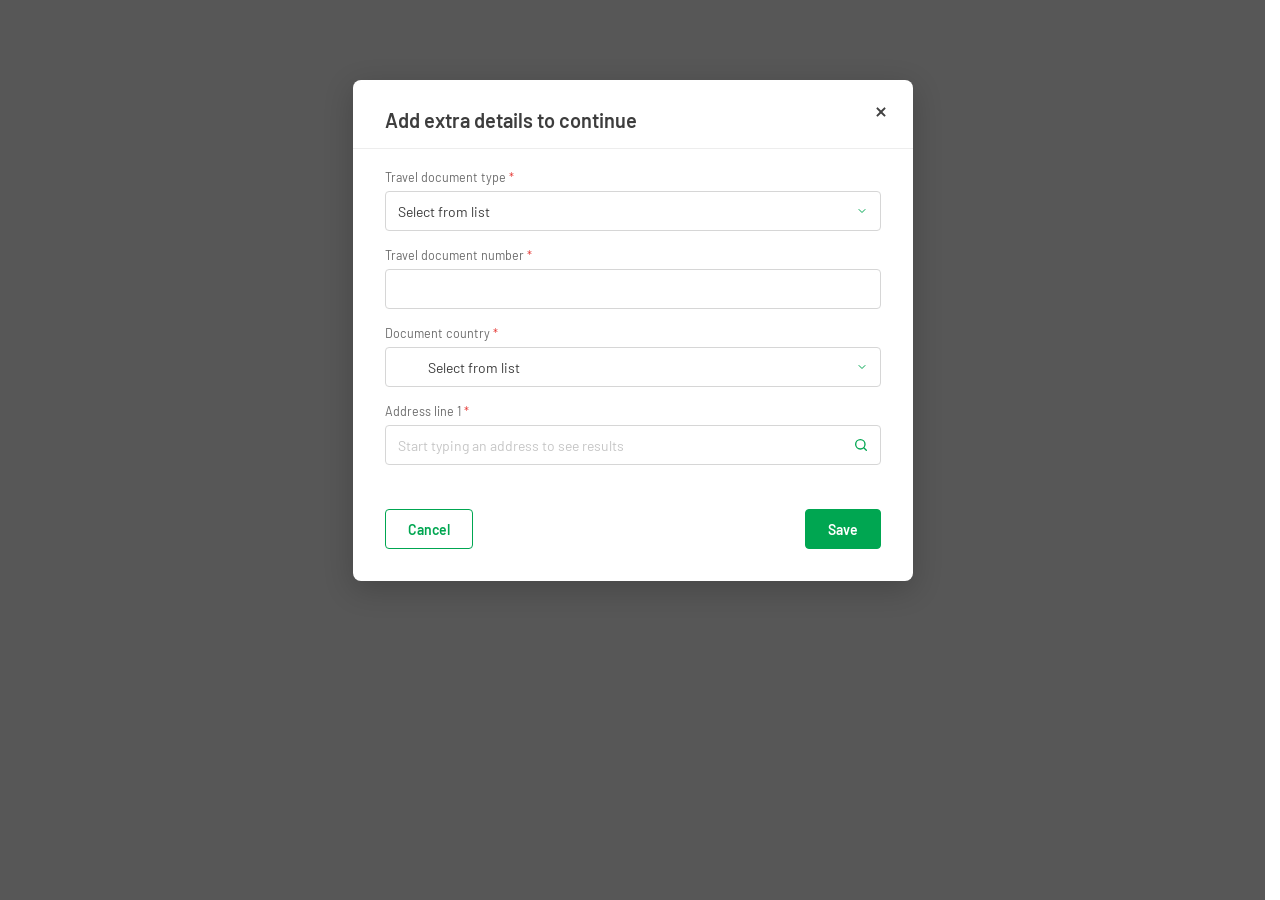
==== index.html @ 868cb76d "Add close icon to modal; district or county label; always-visible actions" ====
<!DOCTYPE html>
<html lang="en">
<head>
  <meta charset="UTF-8" />
  <meta name="viewport" content="width=device-width, initial-scale=1.0" />
  <title>Add extra details to continue</title>
  <link rel="preconnect" href="https://fonts.googleapis.com" />
  <link rel="preconnect" href="https://fonts.gstatic.com" crossorigin />
  <link href="https://fonts.googleapis.com/css2?family=Barlow:wght@400;500;600;700&display=swap" rel="stylesheet" />
  <link rel="stylesheet" href="styles.css?v=3" />
</head>
<body>
  <div class="backdrop">
    <div class="modal" role="dialog" aria-modal="true" aria-labelledby="modalTitle">
      <button type="button" class="modal__close" id="closeBtn" aria-label="Close">
        <svg width="16" height="16" viewBox="0 0 48 48" fill="none" xmlns="http://www.w3.org/2000/svg" aria-hidden="true">
          <path d="M14.574793,37.5920372 L23.9995727,28.165463 L33.425207,37.5911827 C33.9703822,38.1362724 34.8549674,38.1362724 35.400997,37.5911827 L37.5911827,35.400997 C38.1362724,34.8558219 38.1362724,33.9712367 37.5911827,33.425207 L28.1646085,24.0004273 L37.5903282,14.574793 C38.1354179,14.0296178 38.1354179,13.1450326 37.5903282,12.599003 L35.4001425,10.4088173 C34.8549674,9.86372757 33.9703822,9.86372757 33.4243525,10.4088173 L23.9995727,19.8353915 L14.5739385,10.4096718 C14.0287633,9.86458208 13.1441781,9.86458208 12.5981485,10.4096718 L10.4088173,12.599003 C9.86372757,13.1440927 9.86372757,14.0287633 10.4088173,14.574793 L19.834537,24.0004273 L10.4088173,33.4260615 C9.86372757,33.9712367 9.86372757,34.8558219 10.4088173,35.4018515 L12.599003,37.5920372 C13.1441781,38.1371269 14.0287633,38.1371269 14.574793,37.5920372 Z" fill="#414141"/>
        </svg>
      </button>
      <h1 class="modal__title" id="modalTitle">Add extra details to continue</h1>
      <div class="modal__divider"></div>

      <form class="form" id="detailsForm" autocomplete="off" novalidate>
        <!-- Travel document type -->
        <div class="field">
          <label class="field__label" for="docType">Travel document type <span class="req">*</span></label>
          <div class="select" id="docType" tabindex="0" role="button" aria-haspopup="listbox">
            <span class="select__placeholder">Select from list</span>
            <span class="select__chevron" aria-hidden="true">
              <svg width="12" height="12" viewBox="0 0 24 24" fill="none">
                <path d="M6 9l6 6 6-6" stroke="currentColor" stroke-width="2" stroke-linecap="round" stroke-linejoin="round"/>
              </svg>
            </span>
          </div>
        </div>

        <!-- Travel document number -->
        <div class="field">
          <label class="field__label" for="docNumber">Travel document number <span class="req">*</span></label>
          <input class="input" type="text" id="docNumber" />
        </div>

        <!-- Document country -->
        <div class="field">
          <label class="field__label" for="docCountry">Document country <span class="req">*</span></label>
          <div class="select" id="docCountry" tabindex="0" role="button" aria-haspopup="listbox">
            <img class="select__icon" src="flag-icon.svg" alt="" aria-hidden="true" />
            <span class="select__placeholder">Select from list</span>
            <span class="select__chevron" aria-hidden="true">
              <svg width="12" height="12" viewBox="0 0 24 24" fill="none">
                <path d="M6 9l6 6 6-6" stroke="currentColor" stroke-width="2" stroke-linecap="round" stroke-linejoin="round"/>
              </svg>
            </span>
          </div>
        </div>

        <!-- Address line 1 with autocomplete -->
        <div class="field" id="addressField">
          <label class="field__label" for="addressLine1">Address line 1 <span class="req">*</span></label>
          <div class="input-wrap">
            <input class="input input--with-icon" type="text" id="addressLine1" placeholder="Start typing an address to see results" />
            <span class="input__icon" aria-hidden="true">
              <svg width="16" height="16" viewBox="0 0 24 24" fill="none">
                <circle cx="11" cy="11" r="7" stroke="currentColor" stroke-width="2"/>
                <path d="M20 20l-3.5-3.5" stroke="currentColor" stroke-width="2" stroke-linecap="round"/>
              </svg>
            </span>
            <ul class="autocomplete" id="autocomplete" role="listbox" hidden></ul>
          </div>
        </div>

        <!-- Expanded fields (hidden until an address is chosen) -->
        <div class="expanded" id="expanded" hidden>
          <button type="button" class="add-line2" id="addLine2Btn">+ Add address line 2 (optional)</button>

          <div class="field field--line2" id="line2Field" hidden>
            <label class="field__label" for="addressLine2">Address line 2</label>
            <input class="input" type="text" id="addressLine2" />
          </div>

          <div class="field">
            <label class="field__label" for="postcode">Postcode</label>
            <input class="input" type="text" id="postcode" />
          </div>

          <div class="field">
            <label class="field__label" for="city">City <span class="req">*</span></label>
            <input class="input" type="text" id="city" />
          </div>

          <div class="field">
            <label class="field__label" for="stateProvince">State or province <span class="req">*</span></label>
            <div class="select select--filled" id="stateProvince" tabindex="0" role="button" aria-haspopup="listbox">
              <span class="select__value" id="stateProvinceValue">London</span>
              <span class="select__chevron" aria-hidden="true">
                <svg width="12" height="12" viewBox="0 0 24 24" fill="none">
                  <path d="M6 9l6 6 6-6" stroke="currentColor" stroke-width="2" stroke-linecap="round" stroke-linejoin="round"/>
                </svg>
              </span>
            </div>
          </div>

          <div class="field">
            <label class="field__label" for="county">District or county</label>
            <input class="input" type="text" id="county" maxlength="16" />
            <span class="char-counter" id="countyCounter">0/16</span>
          </div>
        </div>

        <div class="actions">
          <button type="button" class="btn btn--outline" id="cancelBtn">Cancel</button>
          <button type="submit" class="btn btn--primary">Save</button>
        </div>
      </form>
    </div>
  </div>

  <script src="script.js"></script>
</body>
</html>
---- styles.css ----
:root {
  --green: #00A651;
  --green-dark: #009148;
  --text: #3d3d3d;
  --label: #6b6b6b;
  --border: #d6d6d6;
  --border-hover: #b3b3b3;
  --req: #e53935;
  --placeholder-icon: #cfcfcf;
  --backdrop: #575757;
  --white: #ffffff;
}

* {
  box-sizing: border-box;
}

html, body {
  margin: 0;
  padding: 0;
  font-family: "Barlow", sans-serif;
  color: var(--text);
}

html {
  scrollbar-gutter: stable;
  overflow-y: scroll;
}

.backdrop {
  min-height: 100vh;
  width: 100%;
  background: var(--backdrop);
  display: flex;
  align-items: flex-start;
  justify-content: center;
  padding: 80px 16px;
}

.modal {
  background: var(--white);
  width: 100%;
  max-width: 560px;
  border-radius: 8px;
  padding: 28px 32px 32px;
  box-shadow: 0 8px 30px rgba(0, 0, 0, 0.2);
  position: relative;
}

.modal__close {
  position: absolute;
  top: 20px;
  right: 20px;
  width: 24px;
  height: 24px;
  padding: 0;
  border: none;
  background: none;
  cursor: pointer;
  display: flex;
  align-items: center;
  justify-content: center;
}

.modal__close:hover {
  opacity: 0.7;
}

.modal__close svg {
  width: 16px;
  height: 16px;
  display: block;
}

.modal__title {
  font-size: 20px;
  font-weight: 600;
  margin: 0 0 16px;
  color: var(--text);
}

.modal__divider {
  height: 1px;
  background: #ededed;
  margin: 0 -32px 20px;
}

.form {
  display: flex;
  flex-direction: column;
}

.field {
  margin-bottom: 16px;
  position: relative;
}

.field__label {
  display: block;
  font-size: 12.5px;
  color: var(--label);
  margin-bottom: 6px;
  font-weight: 400;
}

.req {
  color: var(--req);
}

.input {
  width: 100%;
  height: 40px;
  border: 1px solid var(--border);
  border-radius: 4px;
  padding: 0 12px;
  font-family: inherit;
  font-size: 14px;
  color: var(--text);
  outline: none;
  transition: border-color 0.15s ease;
}

.input:hover {
  border-color: var(--border-hover);
}

.input:focus {
  border-color: var(--green);
}

.input::placeholder {
  color: #c6c6c6;
}

.input--with-icon {
  padding-right: 40px;
}

.input-wrap {
  position: relative;
}

.input__icon {
  position: absolute;
  right: 12px;
  top: 50%;
  transform: translateY(-50%);
  color: var(--green);
  display: flex;
  pointer-events: none;
}

/* Selects */
.select {
  width: 100%;
  height: 40px;
  border: 1px solid var(--border);
  border-radius: 4px;
  padding: 0 12px;
  display: flex;
  align-items: center;
  gap: 10px;
  cursor: pointer;
  outline: none;
  transition: border-color 0.15s ease;
}

.select:hover {
  border-color: var(--border-hover);
}

.select:focus {
  border-color: var(--green);
}

.select__icon {
  width: 20px;
  height: 14px;
  flex-shrink: 0;
  display: block;
}

.select__placeholder {
  font-size: 14px;
  color: var(--text);
  font-weight: 400;
}

.select__value {
  font-size: 14px;
  color: var(--text);
  flex: 1;
}

.select__chevron {
  margin-left: auto;
  color: var(--green);
  display: flex;
}

/* Autocomplete dropdown */
.autocomplete {
  position: absolute;
  top: calc(100% + 2px);
  left: 0;
  right: 0;
  margin: 0;
  padding: 4px 0;
  list-style: none;
  background: var(--white);
  border: 1px solid var(--border);
  border-radius: 4px;
  box-shadow: 0 6px 18px rgba(0, 0, 0, 0.12);
  z-index: 20;
  max-height: 220px;
  overflow-y: auto;
}

.autocomplete li {
  padding: 9px 14px;
  font-size: 14px;
  color: var(--text);
  cursor: pointer;
}

.autocomplete li:hover,
.autocomplete li.active {
  background: #f3f3f3;
}

/* Expanded section */
.add-line2 {
  background: none;
  border: none;
  color: var(--green);
  font-family: inherit;
  font-size: 13px;
  font-weight: 500;
  padding: 0;
  margin: -6px 0 16px;
  cursor: pointer;
}

.add-line2:hover {
  color: var(--green-dark);
  text-decoration: underline;
}

.char-counter {
  position: absolute;
  right: 2px;
  bottom: -18px;
  font-size: 11px;
  color: var(--label);
}

/* Actions */
.actions {
  display: flex;
  justify-content: space-between;
  margin-top: 28px;
}

.btn {
  height: 40px;
  padding: 0 22px;
  border-radius: 4px;
  font-family: inherit;
  font-size: 14px;
  font-weight: 600;
  cursor: pointer;
  transition: background 0.15s ease, color 0.15s ease;
}

.btn--outline {
  background: var(--white);
  border: 1px solid var(--green);
  color: var(--green);
}

.btn--outline:hover {
  background: rgba(0, 166, 81, 0.06);
}

.btn--primary {
  background: var(--green);
  border: 1px solid var(--green);
  color: var(--white);
}

.btn--primary:hover {
  background: var(--green-dark);
  border-color: var(--green-dark);
}
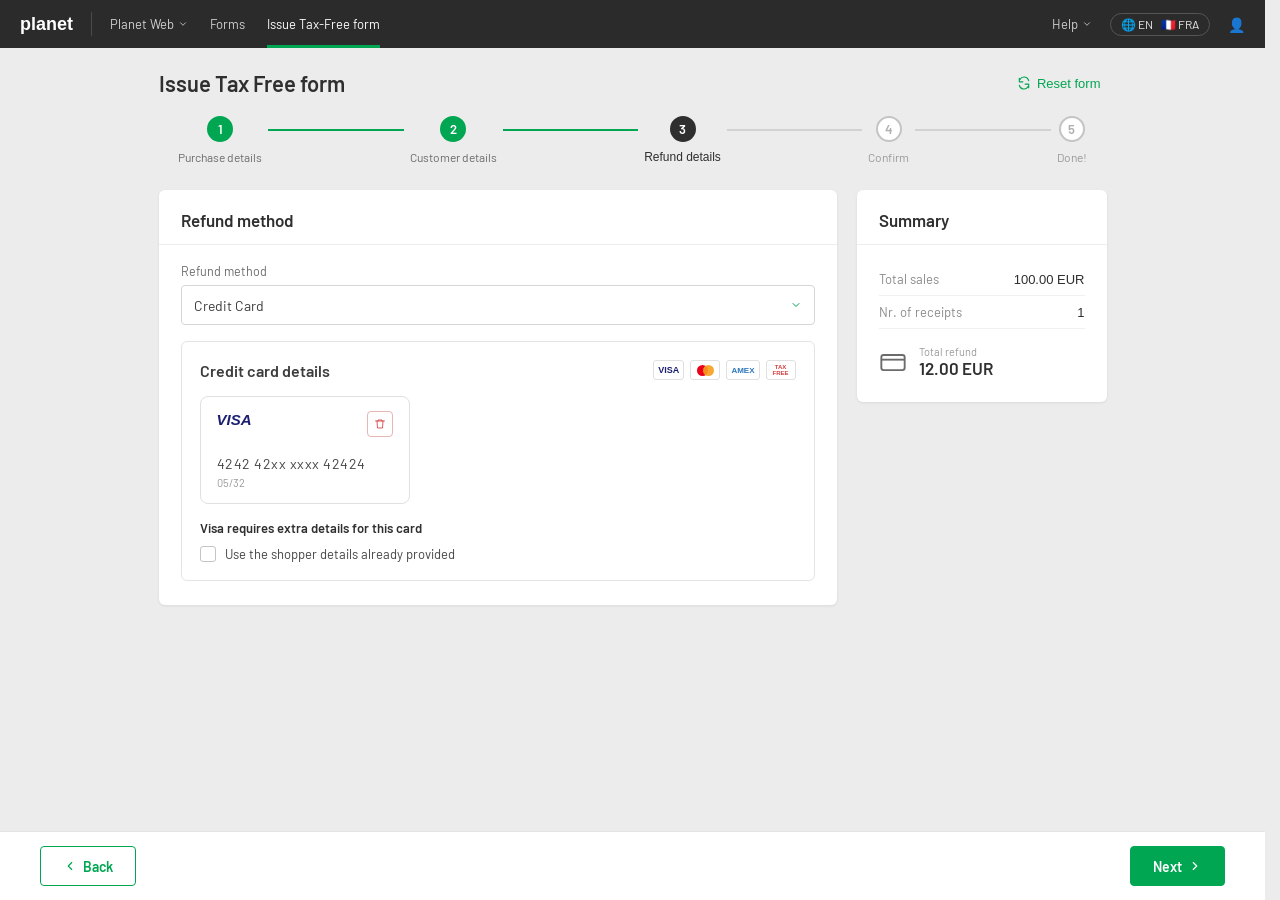
==== commit a5c9984e: "Add shopper-details prefill, UK flag, single scrollbar, collapse address fields when line 1 cleared" ====
--- a/index.html
+++ b/index.html
@@ -7,10 +7,151 @@
   <link rel="preconnect" href="https://fonts.googleapis.com" />
   <link rel="preconnect" href="https://fonts.gstatic.com" crossorigin />
   <link href="https://fonts.googleapis.com/css2?family=Barlow:wght@400;500;600;700&display=swap" rel="stylesheet" />
-  <link rel="stylesheet" href="styles.css?v=3" />
+  <link rel="stylesheet" href="styles.css?v=5" />
 </head>
 <body>
-  <div class="backdrop">
+  <div class="page">
+    <header class="topbar">
+      <div class="topbar__left">
+        <span class="topbar__logo">planet</span>
+        <span class="topbar__sep"></span>
+        <nav class="topbar__nav">
+          <a class="topbar__link">Planet Web
+            <svg width="10" height="10" viewBox="0 0 24 24" fill="none"><path d="M6 9l6 6 6-6" stroke="currentColor" stroke-width="2" stroke-linecap="round" stroke-linejoin="round"/></svg>
+          </a>
+          <a class="topbar__link">Forms</a>
+          <a class="topbar__link topbar__link--active">Issue Tax-Free form</a>
+        </nav>
+      </div>
+      <div class="topbar__right">
+        <a class="topbar__link">Help
+          <svg width="10" height="10" viewBox="0 0 24 24" fill="none"><path d="M6 9l6 6 6-6" stroke="currentColor" stroke-width="2" stroke-linecap="round" stroke-linejoin="round"/></svg>
+        </a>
+        <span class="topbar__lang">
+          <span>🌐 EN</span>
+          <span>🇫🇷 FRA</span>
+        </span>
+        <span class="topbar__user">👤</span>
+      </div>
+    </header>
+
+    <main class="page__content">
+      <div class="page__header">
+        <h1 class="page__title">Issue Tax Free form</h1>
+        <button type="button" class="reset-link">
+          <svg width="14" height="14" viewBox="0 0 24 24" fill="none"><path d="M4 4v6h6M20 20v-6h-6M20 8a8 8 0 0 0-14.9-2M4 16a8 8 0 0 0 14.9 2" stroke="currentColor" stroke-width="2" stroke-linecap="round" stroke-linejoin="round"/></svg>
+          Reset form
+        </button>
+      </div>
+
+      <div class="stepper">
+        <div class="step step--done">
+          <span class="step__circle">1</span>
+          <span class="step__label">Purchase details</span>
+        </div>
+        <span class="step__line step__line--done"></span>
+        <div class="step step--done">
+          <span class="step__circle">2</span>
+          <span class="step__label">Customer details</span>
+        </div>
+        <span class="step__line step__line--done"></span>
+        <div class="step step--active">
+          <span class="step__circle">3</span>
+          <span class="step__label">Refund details</span>
+        </div>
+        <span class="step__line"></span>
+        <div class="step">
+          <span class="step__circle">4</span>
+          <span class="step__label">Confirm</span>
+        </div>
+        <span class="step__line"></span>
+        <div class="step">
+          <span class="step__circle">5</span>
+          <span class="step__label">Done!</span>
+        </div>
+      </div>
+
+      <div class="layout">
+        <section class="card refund-card">
+          <h2 class="card__title">Refund method</h2>
+          <div class="card__divider"></div>
+
+          <div class="field">
+            <label class="field__label">Refund method</label>
+            <div class="select select--filled" tabindex="0" role="button">
+              <span class="select__value">Credit Card</span>
+              <span class="select__chevron" aria-hidden="true">
+                <svg width="12" height="12" viewBox="0 0 24 24" fill="none"><path d="M6 9l6 6 6-6" stroke="currentColor" stroke-width="2" stroke-linecap="round" stroke-linejoin="round"/></svg>
+              </span>
+            </div>
+          </div>
+
+          <div class="cc-details">
+            <div class="cc-details__head">
+              <h3 class="cc-details__title">Credit card details</h3>
+              <div class="cc-brands">
+                <span class="cc-brand cc-brand--visa">VISA</span>
+                <span class="cc-brand cc-brand--mc"><i></i><i></i></span>
+                <span class="cc-brand cc-brand--amex">AMEX</span>
+                <span class="cc-brand cc-brand--tax">TAX<br>FREE</span>
+              </div>
+            </div>
+
+            <div class="credit-card">
+              <div class="credit-card__top">
+                <span class="credit-card__brand">VISA</span>
+                <button type="button" class="credit-card__delete" aria-label="Delete card">
+                  <svg width="16" height="16" viewBox="0 0 24 24" fill="none"><path d="M3 6h18M8 6V4h8v2M6 6l1 14h10l1-14" stroke="currentColor" stroke-width="1.7" stroke-linecap="round" stroke-linejoin="round"/></svg>
+                </button>
+              </div>
+              <div class="credit-card__number">4242 42xx xxxx 42424</div>
+              <div class="credit-card__exp">05/32</div>
+            </div>
+
+            <p class="cc-details__note">Visa requires extra details for this card</p>
+            <label class="checkbox">
+              <input type="checkbox" id="useShopperDetails" />
+              <span class="checkbox__box"></span>
+              <span class="checkbox__label">Use the shopper details already provided</span>
+            </label>
+          </div>
+        </section>
+
+        <aside class="card summary-card">
+          <h2 class="card__title">Summary</h2>
+          <div class="card__divider"></div>
+          <div class="summary-row">
+            <span class="summary-row__label">Total sales</span>
+            <span class="summary-row__value">100.00 EUR</span>
+          </div>
+          <div class="summary-row">
+            <span class="summary-row__label">Nr. of receipts</span>
+            <span class="summary-row__value">1</span>
+          </div>
+          <div class="summary-total">
+            <svg class="summary-total__icon" width="28" height="28" viewBox="0 0 24 24" fill="none"><rect x="2" y="6" width="20" height="13" rx="2" stroke="currentColor" stroke-width="1.6"/><path d="M2 10h20" stroke="currentColor" stroke-width="1.6"/></svg>
+            <div>
+              <div class="summary-total__label">Total refund</div>
+              <div class="summary-total__value">12.00 EUR</div>
+            </div>
+          </div>
+        </aside>
+      </div>
+    </main>
+
+    <footer class="footbar">
+      <button type="button" class="btn btn--outline btn--nav">
+        <svg width="14" height="14" viewBox="0 0 24 24" fill="none"><path d="M15 6l-6 6 6 6" stroke="currentColor" stroke-width="2" stroke-linecap="round" stroke-linejoin="round"/></svg>
+        Back
+      </button>
+      <button type="button" class="btn btn--primary btn--nav" id="nextBtn">
+        Next
+        <svg width="14" height="14" viewBox="0 0 24 24" fill="none"><path d="M9 6l6 6-6 6" stroke="currentColor" stroke-width="2" stroke-linecap="round" stroke-linejoin="round"/></svg>
+      </button>
+    </footer>
+  </div>
+
+  <div class="backdrop" id="modalBackdrop" hidden>
     <div class="modal" role="dialog" aria-modal="true" aria-labelledby="modalTitle">
       <button type="button" class="modal__close" id="closeBtn" aria-label="Close">
         <svg width="16" height="16" viewBox="0 0 48 48" fill="none" xmlns="http://www.w3.org/2000/svg" aria-hidden="true">
@@ -25,7 +166,7 @@
         <div class="field">
           <label class="field__label" for="docType">Travel document type <span class="req">*</span></label>
           <div class="select" id="docType" tabindex="0" role="button" aria-haspopup="listbox">
-            <span class="select__placeholder">Select from list</span>
+            <span class="select__placeholder" id="docTypeValue">Select from list</span>
             <span class="select__chevron" aria-hidden="true">
               <svg width="12" height="12" viewBox="0 0 24 24" fill="none">
                 <path d="M6 9l6 6 6-6" stroke="currentColor" stroke-width="2" stroke-linecap="round" stroke-linejoin="round"/>
@@ -44,8 +185,8 @@
         <div class="field">
           <label class="field__label" for="docCountry">Document country <span class="req">*</span></label>
           <div class="select" id="docCountry" tabindex="0" role="button" aria-haspopup="listbox">
-            <img class="select__icon" src="flag-icon.svg" alt="" aria-hidden="true" />
-            <span class="select__placeholder">Select from list</span>
+            <img class="select__icon" id="docCountryFlag" src="flag-icon.svg" alt="" aria-hidden="true" />
+            <span class="select__placeholder" id="docCountryValue">Select from list</span>
             <span class="select__chevron" aria-hidden="true">
               <svg width="12" height="12" viewBox="0 0 24 24" fill="none">
                 <path d="M6 9l6 6 6-6" stroke="currentColor" stroke-width="2" stroke-linecap="round" stroke-linejoin="round"/>
--- a/styles.css
+++ b/styles.css
@@ -27,14 +27,26 @@
   overflow-y: scroll;
 }
 
+html.modal-open {
+  overflow: hidden;
+}
+
 .backdrop {
+  position: fixed;
+  inset: 0;
   min-height: 100vh;
   width: 100%;
-  background: var(--backdrop);
+  background: rgba(40, 40, 40, 0.55);
   display: flex;
   align-items: flex-start;
   justify-content: center;
   padding: 80px 16px;
+  overflow-y: auto;
+  z-index: 100;
+}
+
+.backdrop[hidden] {
+  display: none;
 }
 
 .modal {
@@ -292,3 +304,403 @@
   background: var(--green-dark);
   border-color: var(--green-dark);
 }
+
+/* ===== Tax-Free form page ===== */
+body {
+  background: #ececec;
+}
+
+.page {
+  min-height: 100vh;
+  display: flex;
+  flex-direction: column;
+}
+
+.topbar {
+  height: 48px;
+  background: #2b2b2b;
+  color: #e8e8e8;
+  display: flex;
+  align-items: center;
+  justify-content: space-between;
+  padding: 0 20px;
+  font-size: 13px;
+}
+
+.topbar__left,
+.topbar__right {
+  display: flex;
+  align-items: center;
+  gap: 18px;
+}
+
+.topbar__logo {
+  font-weight: 700;
+  font-size: 18px;
+  color: #fff;
+}
+
+.topbar__sep {
+  width: 1px;
+  height: 24px;
+  background: #4a4a4a;
+}
+
+.topbar__nav {
+  display: flex;
+  align-items: center;
+  gap: 22px;
+}
+
+.topbar__link {
+  display: inline-flex;
+  align-items: center;
+  gap: 4px;
+  color: #d0d0d0;
+  cursor: pointer;
+  height: 48px;
+  line-height: 48px;
+}
+
+.topbar__link--active {
+  color: #fff;
+  box-shadow: inset 0 -3px 0 var(--green);
+}
+
+.topbar__lang {
+  display: inline-flex;
+  align-items: center;
+  gap: 8px;
+  border: 1px solid #555;
+  border-radius: 14px;
+  padding: 3px 10px;
+  font-size: 12px;
+}
+
+.topbar__user {
+  font-size: 14px;
+}
+
+.page__content {
+  flex: 1;
+  width: 100%;
+  max-width: 980px;
+  margin: 0 auto;
+  padding: 22px 16px 40px;
+}
+
+.page__header {
+  display: flex;
+  align-items: center;
+  justify-content: space-between;
+  margin-bottom: 20px;
+}
+
+.page__title {
+  font-size: 22px;
+  font-weight: 600;
+  color: #2f2f2f;
+  margin: 0;
+}
+
+.reset-link {
+  display: inline-flex;
+  align-items: center;
+  gap: 6px;
+  background: none;
+  border: none;
+  color: var(--green);
+  font-family: inherit;
+  font-size: 13px;
+  font-weight: 500;
+  cursor: pointer;
+}
+
+/* Stepper */
+.stepper {
+  display: flex;
+  align-items: center;
+  justify-content: center;
+  margin-bottom: 26px;
+  padding: 0 20px;
+}
+
+.step {
+  display: flex;
+  flex-direction: column;
+  align-items: center;
+  gap: 8px;
+  position: relative;
+}
+
+.step__circle {
+  width: 26px;
+  height: 26px;
+  border-radius: 50%;
+  border: 2px solid #c4c4c4;
+  color: #b0b0b0;
+  display: flex;
+  align-items: center;
+  justify-content: center;
+  font-size: 13px;
+  font-weight: 600;
+  background: #fff;
+}
+
+.step__label {
+  font-size: 12px;
+  color: #9a9a9a;
+  white-space: nowrap;
+}
+
+.step--done .step__circle {
+  background: var(--green);
+  border-color: var(--green);
+  color: #fff;
+}
+
+.step--done .step__label {
+  color: #6b6b6b;
+}
+
+.step--active .step__circle {
+  background: #2f2f2f;
+  border-color: #2f2f2f;
+  color: #fff;
+}
+
+.step--active .step__label {
+  color: #2f2f2f;
+  font-weight: 500;
+}
+
+.step__line {
+  flex: 1;
+  height: 2px;
+  background: #d2d2d2;
+  margin: 0 6px;
+  margin-bottom: 20px;
+  min-width: 60px;
+}
+
+.step__line--done {
+  background: var(--green);
+}
+
+/* Layout */
+.layout {
+  display: grid;
+  grid-template-columns: 1fr 250px;
+  gap: 20px;
+  align-items: start;
+}
+
+.card {
+  background: #fff;
+  border-radius: 6px;
+  padding: 20px 22px 24px;
+  box-shadow: 0 1px 3px rgba(0, 0, 0, 0.08);
+}
+
+.card__title {
+  font-size: 17px;
+  font-weight: 600;
+  color: #2f2f2f;
+  margin: 0 0 14px;
+}
+
+.card__divider {
+  height: 1px;
+  background: #ededed;
+  margin: 0 -22px 18px;
+}
+
+/* Credit card details */
+.cc-details {
+  border: 1px solid #e4e4e4;
+  border-radius: 6px;
+  padding: 18px;
+  margin-top: 6px;
+}
+
+.cc-details__head {
+  display: flex;
+  align-items: center;
+  justify-content: space-between;
+  margin-bottom: 16px;
+}
+
+.cc-details__title {
+  font-size: 16px;
+  font-weight: 600;
+  margin: 0;
+}
+
+.cc-brands {
+  display: flex;
+  align-items: center;
+  gap: 6px;
+}
+
+.cc-brand {
+  height: 20px;
+  min-width: 30px;
+  border: 1px solid #e0e0e0;
+  border-radius: 3px;
+  display: inline-flex;
+  align-items: center;
+  justify-content: center;
+  font-size: 9px;
+  font-weight: 700;
+  padding: 0 4px;
+}
+
+.cc-brand--visa { color: #1a1f71; }
+.cc-brand--amex { color: #2e77bc; font-size: 8px; }
+.cc-brand--tax { color: #d43f3f; font-size: 6px; line-height: 1; text-align: center; }
+.cc-brand--mc { gap: 0; }
+.cc-brand--mc i {
+  width: 11px;
+  height: 11px;
+  border-radius: 50%;
+  display: inline-block;
+}
+.cc-brand--mc i:first-child { background: #eb001b; }
+.cc-brand--mc i:last-child { background: #f79e1b; margin-left: -5px; opacity: 0.9; }
+
+.credit-card {
+  border: 1px solid #e0e0e0;
+  border-radius: 8px;
+  padding: 14px 16px;
+  max-width: 210px;
+  background: #fff;
+}
+
+.credit-card__top {
+  display: flex;
+  align-items: flex-start;
+  justify-content: space-between;
+  margin-bottom: 18px;
+}
+
+.credit-card__brand {
+  font-weight: 700;
+  color: #1a1f71;
+  font-size: 15px;
+  font-style: italic;
+}
+
+.credit-card__delete {
+  width: 26px;
+  height: 26px;
+  border: 1px solid #e8b4b4;
+  border-radius: 4px;
+  background: #fff;
+  color: #d43f3f;
+  cursor: pointer;
+  display: flex;
+  align-items: center;
+  justify-content: center;
+}
+
+.credit-card__number {
+  font-size: 14px;
+  color: #444;
+  letter-spacing: 0.5px;
+}
+
+.credit-card__exp {
+  font-size: 11px;
+  color: #9a9a9a;
+  margin-top: 4px;
+}
+
+.cc-details__note {
+  font-size: 13px;
+  font-weight: 600;
+  color: #2f2f2f;
+  margin: 16px 0 10px;
+}
+
+.checkbox {
+  display: flex;
+  align-items: center;
+  gap: 9px;
+  cursor: pointer;
+  font-size: 13px;
+  color: #444;
+}
+
+.checkbox input {
+  position: absolute;
+  opacity: 0;
+  width: 0;
+  height: 0;
+}
+
+.checkbox__box {
+  width: 16px;
+  height: 16px;
+  border: 1px solid #c4c4c4;
+  border-radius: 3px;
+  flex-shrink: 0;
+  position: relative;
+}
+
+.checkbox input:checked + .checkbox__box {
+  background: var(--green);
+  border-color: var(--green);
+}
+
+.checkbox input:checked + .checkbox__box::after {
+  content: "";
+  position: absolute;
+  left: 5px;
+  top: 1px;
+  width: 4px;
+  height: 9px;
+  border: solid #fff;
+  border-width: 0 2px 2px 0;
+  transform: rotate(45deg);
+}
+
+/* Summary */
+.summary-row {
+  display: flex;
+  align-items: center;
+  justify-content: space-between;
+  padding: 8px 0;
+  border-bottom: 1px solid #f0f0f0;
+  font-size: 13px;
+}
+
+.summary-row__label { color: #8a8a8a; }
+.summary-row__value { color: #2f2f2f; font-weight: 500; }
+
+.summary-total {
+  display: flex;
+  align-items: center;
+  gap: 12px;
+  margin-top: 16px;
+}
+
+.summary-total__icon { color: #6b6b6b; flex-shrink: 0; }
+.summary-total__label { font-size: 11px; color: #9a9a9a; }
+.summary-total__value { font-size: 17px; font-weight: 600; color: #2f2f2f; }
+
+/* Footer */
+.footbar {
+  background: #fff;
+  border-top: 1px solid #e4e4e4;
+  padding: 14px 40px;
+  display: flex;
+  align-items: center;
+  justify-content: space-between;
+}
+
+.btn--nav {
+  display: inline-flex;
+  align-items: center;
+  gap: 6px;
+}
+
